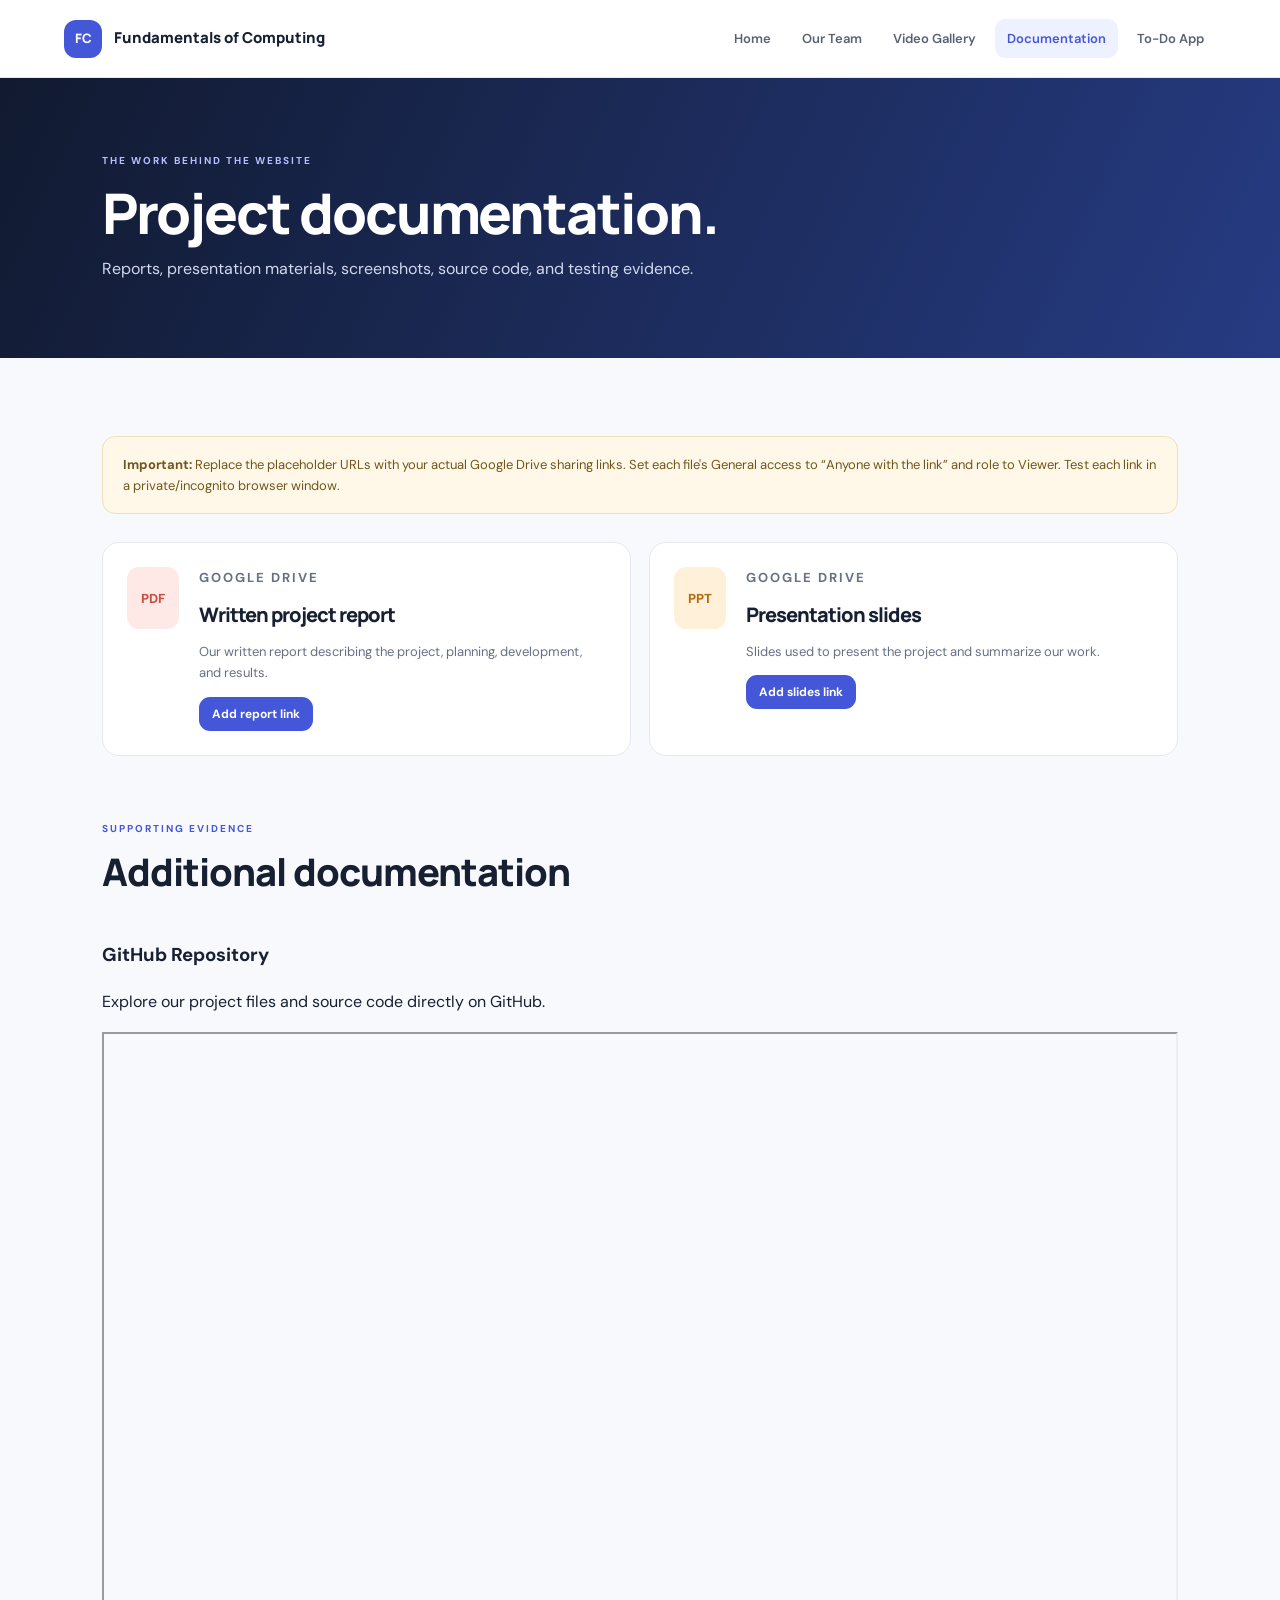
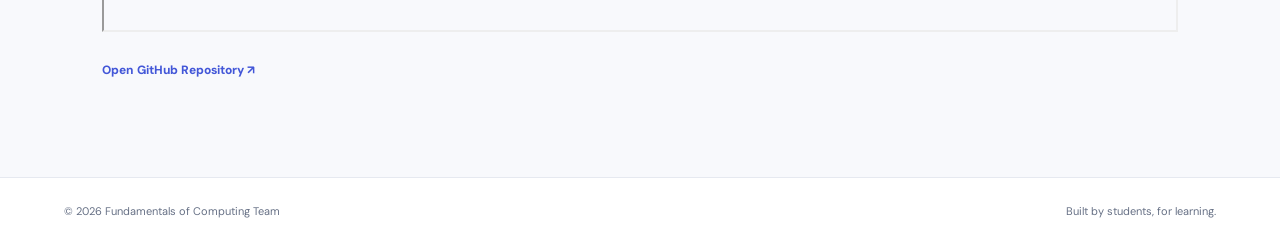
==== documentation.html @ 769f04eb "Update documentation to link GitHub repository Replaced live website link with GitHub repository inf" ====
<!DOCTYPE html>
<html lang="en">
<head>
  <meta charset="UTF-8"><meta name="viewport" content="width=device-width, initial-scale=1.0">
  <meta name="description" content="Project report, presentation slides, screenshots, and testing records.">
  <title>Documentation | Fundamentals of Computing</title>
  <link rel="icon" type="image/svg+xml" href="assets/favicon.svg"><link rel="stylesheet" href="assets/css/style.css"><script src="assets/js/main.js" defer></script>
</head>
<body>
  <header class="site-header"><a class="brand" href="index.html"><span class="brand-mark">FC</span><span>Fundamentals of Computing</span></a><button class="menu-toggle" aria-label="Toggle navigation" aria-expanded="false">☰</button><nav class="main-nav" aria-label="Main navigation"><a href="index.html">Home</a><a href="team.html">Our Team</a><a href="videos.html">Video Gallery</a><a class="active" href="documentation.html">Documentation</a><a href="todo.html">To-Do App</a></nav></header>
  <main>
    <section class="page-hero"><p class="eyebrow">THE WORK BEHIND THE WEBSITE</p><h1>Project documentation.</h1><p>Reports, presentation materials, screenshots, source code, and testing evidence.</p></section>
    <section class="section"><div class="notice"><strong>Important:</strong> Replace the placeholder URLs with your actual Google Drive sharing links. Set each file's General access to “Anyone with the link” and role to Viewer. Test each link in a private/incognito browser window.</div>
      <div class="document-grid">
        <article class="document-card"><span class="document-icon">PDF</span><div><p class="eyebrow">GOOGLE DRIVE</p><h2>Written project report</h2><p>Our written report describing the project, planning, development, and results.</p><a class="button button-small button-primary placeholder-link" href="#">Add report link</a></div></article>
        <article class="document-card"><span class="document-icon slides">PPT</span><div><p class="eyebrow">GOOGLE DRIVE</p><h2>Presentation slides</h2><p>Slides used to present the project and summarize our work.</p><a class="button button-small button-primary placeholder-link" href="#">Add slides link</a></div></article>
      </div>
      <div class="section-heading sub-heading"><div><p class="eyebrow">SUPPORTING EVIDENCE</p><h2>Additional documentation</h2></div></div>
      <div class="evidence-card">
    <h3>GitHub Repository</h3>
    <p>Explore our project files and source code directly on GitHub.</p>

    <iframe
        src="https://github.com/YOUR-USERNAME/YOUR-REPOSITORY"
        width="100%"
        height="600"
        title="Fundamentals of Computing GitHub Repository">
    </iframe>

    <p>
        <a class="text-link"
           href="https://github.com/YOUR-USERNAME/YOUR-REPOSITORY"
           target="_blank"
           rel="noopener noreferrer">
           Open GitHub Repository ↗
        </a>
    </p>
</div>
    </section>
  </main>
  <footer class="site-footer"><span>© <span data-year></span> Fundamentals of Computing Team</span><span>Built by students, for learning.</span></footer>
</body></html>
---- assets/css/style.css ----
@import url('https://fonts.googleapis.com/css2?family=DM+Sans:wght@400;500;600;700&family=Manrope:wght@400;500;600;700;800&display=swap');
:root{--ink:#172033;--muted:#667085;--blue:#4357d8;--blue-dark:#2639a7;--pale:#eef1ff;--line:#e6e9f0;--bg:#f8f9fc;--white:#fff;--navy:#111a30;--radius:20px}
*{box-sizing:border-box}html{scroll-behavior:smooth}body{margin:0;background:var(--bg);color:var(--ink);font-family:'DM Sans',Arial,sans-serif;line-height:1.65}a{color:inherit;text-decoration:none}.site-header{height:auto;min-height:78px;padding:14px max(5vw,24px);display:flex;align-items:center;justify-content:space-between;gap:24px;background:#fff;border-bottom:1px solid var(--line);position:sticky;top:0;z-index:10}.brand{display:flex;align-items:center;gap:12px;font-family:Manrope,sans-serif;font-weight:800;font-size:15px}.brand-mark{width:38px;height:38px;border-radius:12px;background:var(--blue);color:#fff;display:grid;place-items:center;font-size:13px}.main-nav{display:flex;align-items:center;gap:7px}.main-nav a{padding:9px 12px;border-radius:10px;color:#596174;font-size:13px;font-weight:600}.main-nav a:hover,.main-nav a.active{background:var(--pale);color:var(--blue)}.menu-toggle{display:none;border:0;background:var(--pale);border-radius:9px;padding:8px 11px;font-size:20px;color:var(--blue)}
.hero{min-height:530px;padding:85px max(8vw,28px);background:linear-gradient(115deg,#111a30 0%,#1e2d57 58%,#344bb6 100%);color:#fff;display:grid;grid-template-columns:1.1fr .9fr;align-items:center;gap:40px;overflow:hidden}.hero-content{max-width:650px}.eyebrow{font-size:10px;letter-spacing:2px;font-weight:700;color:var(--blue);margin:0 0 12px}.hero .eyebrow,.dark-section .eyebrow{color:#aebaff}.hero h1,.page-hero h1{font:800 clamp(38px,5vw,64px)/1.12 Manrope,sans-serif;letter-spacing:-2px;margin:0 0 22px}.hero h1 span{color:#aebaff}.hero-copy{max-width:570px;color:#d3d9ec;font-size:16px}.hero-actions{display:flex;gap:12px;flex-wrap:wrap;margin-top:28px}.button{display:inline-flex;align-items:center;justify-content:center;border:0;border-radius:11px;padding:12px 18px;font:700 13px 'DM Sans',sans-serif;cursor:pointer}.button-primary{background:var(--blue);color:#fff}.button-primary:hover{background:var(--blue-dark)}.button-ghost{border:1px solid #7582ae;color:#fff}.button-small{padding:9px 13px;font-size:12px}.hero-art{height:330px;position:relative;display:grid;place-items:center}.orbit{position:absolute;border:1px solid #ffffff30;border-radius:50%;transform:rotate(-24deg)}.orbit-one{width:340px;height:230px}.orbit-two{width:440px;height:300px}.chip{width:220px;height:180px;border-radius:28px;background:linear-gradient(145deg,#6578f0,#3549bd);box-shadow:0 30px 80px #080f2b88;display:flex;flex-direction:column;justify-content:center;align-items:center;transform:rotate(-7deg);border:1px solid #ffffff40}.chip span{font-size:12px;color:#cdd4ff}.chip strong{font:800 28px Manrope}.chip small{font-size:10px;color:#e1e5ff}.float-card{position:absolute;background:#fff;color:var(--ink);padding:11px 15px;border-radius:10px;box-shadow:0 12px 35px #080f2b55;font-size:10px;font-weight:800;letter-spacing:1px}.float-card-top{top:35px;right:0}.float-card-bottom{bottom:25px;left:0}
.section{padding:78px max(8vw,28px);max-width:1500px;margin:auto}.intro-grid{display:grid;grid-template-columns:.8fr 1.2fr;gap:70px}.section h2{font:800 clamp(27px,3vw,38px)/1.2 Manrope,sans-serif;letter-spacing:-1px;margin:0 0 15px}.intro-grid p:not(.eyebrow){color:var(--muted);margin-top:0}.dark-section{max-width:none;background:var(--navy);color:#fff}.section-heading{display:flex;justify-content:space-between;align-items:end;gap:30px;margin-bottom:30px}.section-heading>p{max-width:310px;color:var(--muted);margin:0 0 8px}.dark-section .section-heading>p{color:#c0c8dd}.mission-card{max-width:950px;border:1px solid #ffffff26;border-radius:var(--radius);padding:30px 35px;background:#ffffff09}.quote-mark{font:800 54px Georgia;color:#aebaff;line-height:1}.mission-card p{font:500 19px/1.7 Manrope;color:#e7eaf4;margin:0}.feature-grid{display:grid;grid-template-columns:repeat(4,1fr);gap:16px}.feature-card{padding:24px;border:1px solid var(--line);border-radius:17px;background:#fff;transition:.2s}.feature-card:hover{transform:translateY(-4px);box-shadow:0 15px 35px #17203312;border-color:#c8ceff}.feature-icon{display:grid;place-items:center;width:38px;height:38px;border-radius:11px;background:var(--pale);color:var(--blue);font-weight:800;font-size:12px}.feature-card h3{font:800 18px Manrope;margin:18px 0 8px}.feature-card p,.video-info p,.document-card p{font-size:13px;color:var(--muted)}.text-link{font-size:12px;font-weight:800;color:var(--blue)}.page-hero{padding:75px max(8vw,28px);background:linear-gradient(115deg,#111a30,#263b83);color:#fff}.page-hero .eyebrow{color:#b6c1ff}.page-hero h1{font-size:clamp(38px,5vw,56px);margin-bottom:12px}.page-hero>p:last-child{color:#d2d9ef;max-width:620px;margin:0}.notice{padding:17px 20px;background:#fff8e8;border:1px solid #f1dfb5;border-radius:13px;color:#71551c;font-size:13px;margin-bottom:28px}.team-grid{display:grid;grid-template-columns:repeat(2,1fr);gap:20px}.person-card{display:grid;grid-template-columns:150px 1fr;gap:22px;background:#fff;border:1px solid var(--line);border-radius:17px;padding:18px}.photo-placeholder{min-height:190px;border-radius:12px;background:linear-gradient(145deg,#dfe4ff,#b9c4f7);display:grid;place-items:center;color:#3346b1;font:800 34px Manrope}.person-info h2{font-size:21px;margin:0 0 12px}.person-info p:not(.eyebrow){font-size:12px;color:var(--muted);margin:7px 0}.placeholder{color:#a06b13;font-style:italic}.video-grid{display:grid;grid-template-columns:repeat(2,1fr);gap:22px}.video-card{overflow:hidden;border-radius:17px;background:#fff;border:1px solid var(--line)}.video-placeholder{height:190px;background:linear-gradient(135deg,#17213b,#3c50ad);display:flex;flex-direction:column;align-items:center;justify-content:center;color:#fff;gap:8px}.video-placeholder span{width:52px;height:52px;border-radius:50%;background:#ffffff25;display:grid;place-items:center;font-size:20px}.video-placeholder small{font-size:10px;letter-spacing:2px}.video-info{padding:22px}.video-info h2,.document-card h2{font:800 20px Manrope;margin:0}.document-grid{display:grid;grid-template-columns:repeat(2,1fr);gap:18px}.document-card{display:flex;gap:20px;padding:24px;background:#fff;border:1px solid var(--line);border-radius:17px}.document-icon{flex:0 0 52px;height:62px;border-radius:12px;background:#ffe9e7;color:#c84e43;display:grid;place-items:center;font-weight:800;font-size:13px}.document-icon.slides{background:#fff0d9;color:#b36b12}.sub-heading{margin-top:65px}.evidence-list{border-top:1px solid var(--line)}.evidence-list>div{display:flex;gap:22px;padding:20px 4px;border-bottom:1px solid var(--line)}.evidence-list>div>span{font:800 13px Manrope;color:var(--blue)}.evidence-list h3{margin:0;font:800 16px Manrope}.evidence-list p{margin:4px 0 0;color:var(--muted);font-size:13px}
.todo-section{display:grid;grid-template-columns:1.4fr .8fr;gap:22px;align-items:start}.todo-panel,.explain-card{background:#fff;border:1px solid var(--line);border-radius:18px;padding:25px}.todo-top{display:flex;justify-content:space-between;align-items:center;gap:15px}.todo-top h2{font-size:25px}.storage-label{font-size:10px;color:#21845d;background:#e8f7ef;border-radius:30px;padding:6px 10px}.todo-form{display:flex;gap:10px;margin:18px 0}.todo-form input{flex:1;min-width:0;padding:12px 14px;border:1px solid #dce1eb;border-radius:10px;font:14px 'DM Sans',sans-serif}.todo-stats{display:flex;justify-content:space-between;color:var(--muted);font-size:11px;padding:10px 0;border-bottom:1px solid var(--line)}.task-list{list-style:none;margin:0;padding:0}.task-item{display:flex;align-items:center;gap:12px;padding:13px 3px;border-bottom:1px solid #edf0f5}.task-item input{accent-color:var(--blue);width:17px;height:17px}.task-text{flex:1;overflow-wrap:anywhere;font-size:13px}.task-text.done{text-decoration:line-through;color:#98a0af}.delete-task{border:0;background:#fff0ef;color:#c3443a;border-radius:8px;padding:7px 10px;cursor:pointer;font-size:11px}.empty-message{color:#98a0af;text-align:center;font-size:13px;padding:20px}.text-button{border:0;background:none;color:var(--blue);font-weight:700;font-size:11px;cursor:pointer;padding:12px 0 0}.explain-card{background:#f0f2ff}.explain-card h3{font:800 18px Manrope;margin-top:0}.explain-card p{font-size:12px;color:#5e6780}.site-footer{padding:24px max(5vw,24px);display:flex;justify-content:space-between;gap:20px;background:#fff;border-top:1px solid var(--line);color:var(--muted);font-size:11px}.sr-only{position:absolute;width:1px;height:1px;padding:0;margin:-1px;overflow:hidden;clip:rect(0,0,0,0);white-space:nowrap;border:0}
@media(max-width:900px){.main-nav{gap:0}.main-nav a{padding:8px;font-size:12px}.feature-grid{grid-template-columns:repeat(2,1fr)}.team-grid{grid-template-columns:1fr}.hero{grid-template-columns:1fr}.hero-art{height:260px}.todo-section{grid-template-columns:1fr}}
@media(max-width:650px){.site-header{padding:12px 18px}.brand{font-size:12px}.menu-toggle{display:block}.main-nav{display:none;position:absolute;top:68px;left:0;right:0;padding:12px 18px 18px;background:#fff;border-bottom:1px solid var(--line);flex-direction:column;align-items:stretch}.main-nav.open{display:flex}.main-nav a{padding:11px}.hero{padding:65px 25px;min-height:0}.hero-art{height:220px}.orbit-one{width:270px}.orbit-two{width:340px}.section{padding:55px 22px}.intro-grid{grid-template-columns:1fr;gap:10px}.section-heading{display:block}.section-heading>p{margin-top:10px}.feature-grid,.video-grid,.document-grid{grid-template-columns:1fr}.person-card{grid-template-columns:95px 1fr;padding:13px;gap:14px}.photo-placeholder{min-height:145px;font-size:25px}.document-card{padding:18px}.todo-panel{padding:18px}.todo-form{flex-direction:column}.site-footer{flex-direction:column;gap:5px}.page-hero{padding:55px 24px}}
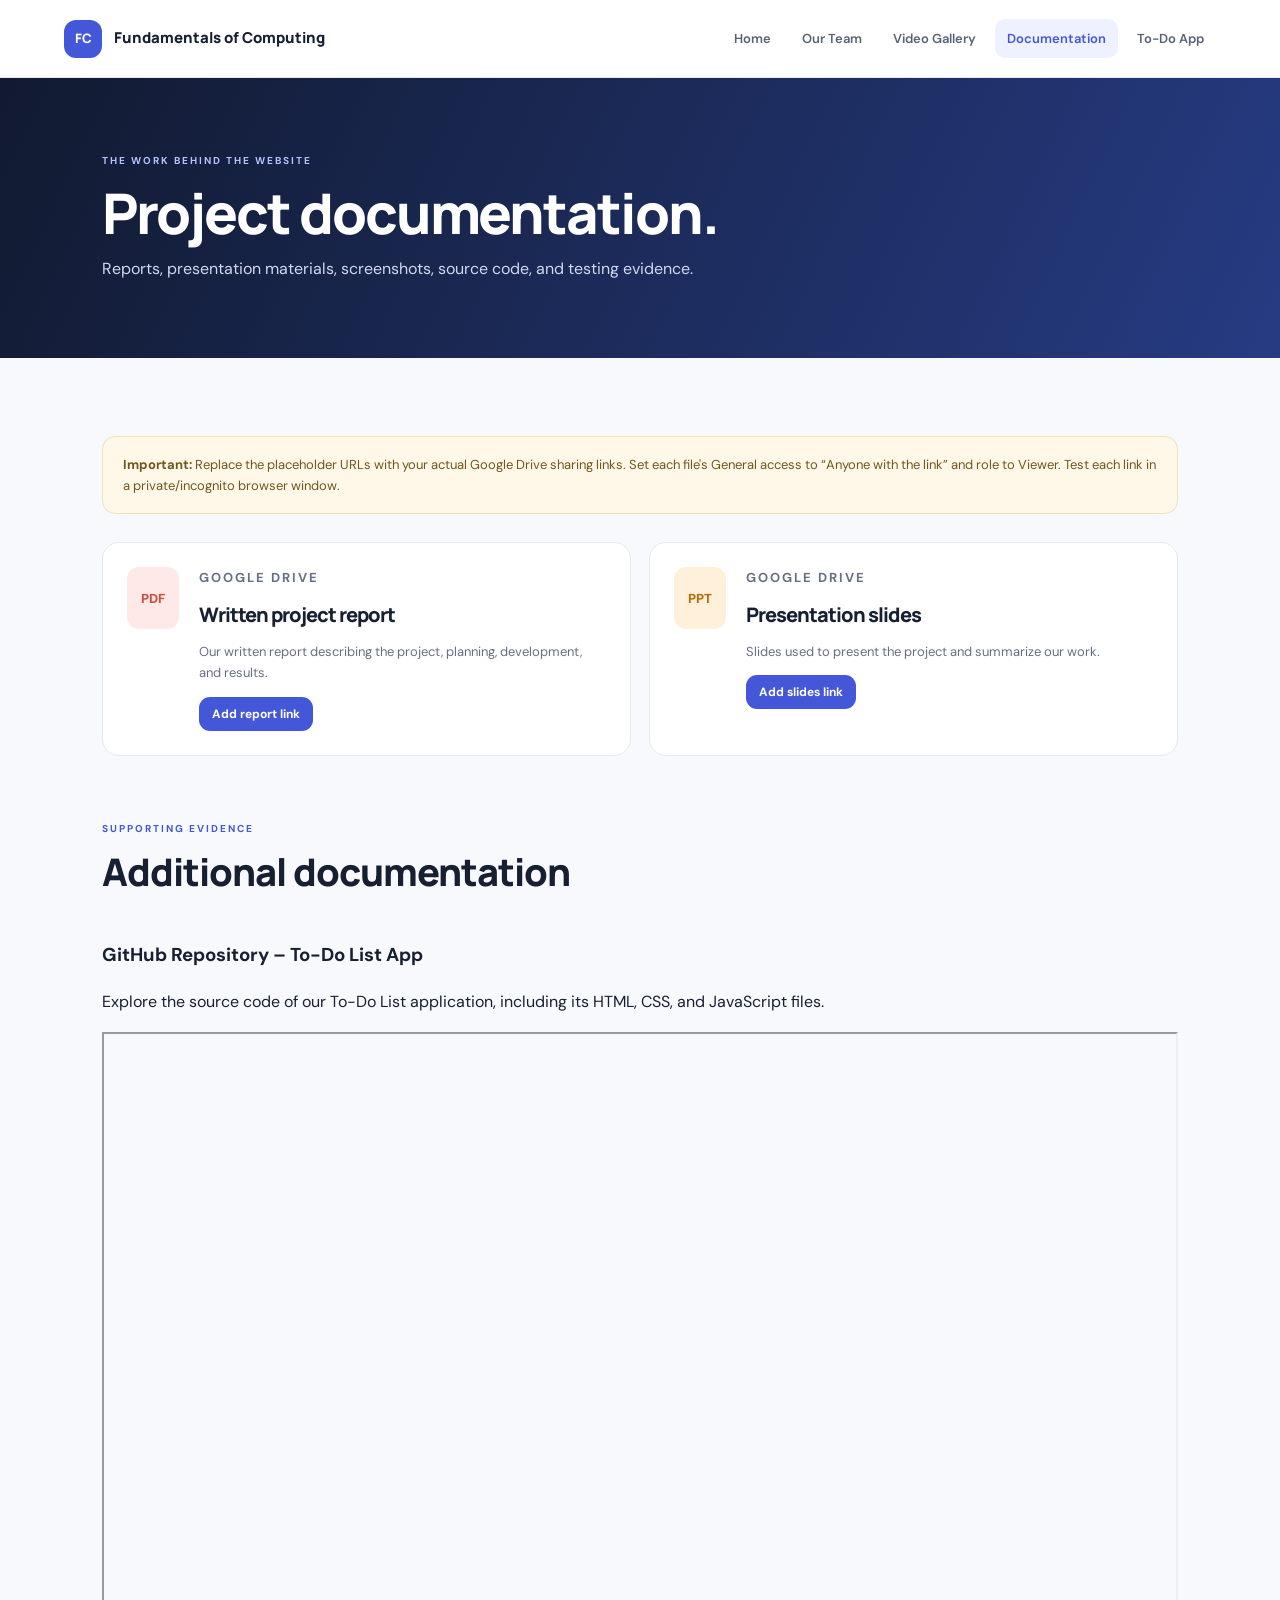
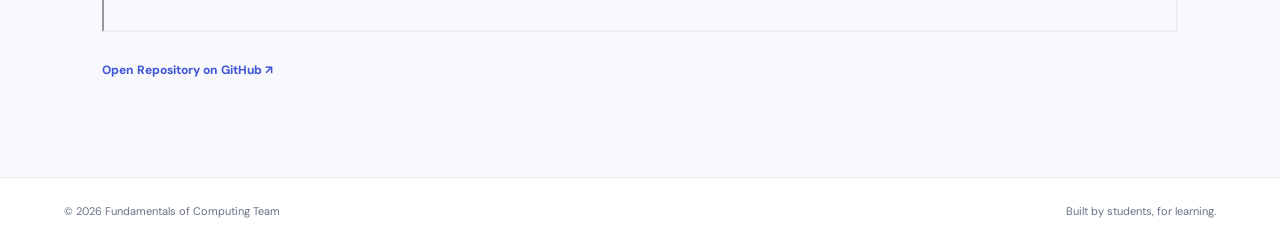
==== commit 43085d85: "Revise GitHub repository information for To-Do List App Updated the GitHub repository section to ref" ====
--- a/documentation.html
+++ b/documentation.html
@@ -16,26 +16,31 @@
         <article class="document-card"><span class="document-icon slides">PPT</span><div><p class="eyebrow">GOOGLE DRIVE</p><h2>Presentation slides</h2><p>Slides used to present the project and summarize our work.</p><a class="button button-small button-primary placeholder-link" href="#">Add slides link</a></div></article>
       </div>
       <div class="section-heading sub-heading"><div><p class="eyebrow">SUPPORTING EVIDENCE</p><h2>Additional documentation</h2></div></div>
-      <div class="evidence-card">
-    <h3>GitHub Repository</h3>
-    <p>Explore our project files and source code directly on GitHub.</p>
+      
+<div class="evidence-card">
+    <h3>GitHub Repository – To-Do List App</h3>
+    <p>
+        Explore the source code of our To-Do List application,
+        including its HTML, CSS, and JavaScript files.
+    </p>
 
     <iframe
-        src="https://github.com/YOUR-USERNAME/YOUR-REPOSITORY"
+        src="https://github.com/2026164978-cyber/To-do-List-App"
         width="100%"
         height="600"
-        title="Fundamentals of Computing GitHub Repository">
+        title="To-Do List App GitHub Repository">
     </iframe>
 
     <p>
         <a class="text-link"
-           href="https://github.com/YOUR-USERNAME/YOUR-REPOSITORY"
+           href="https://github.com/2026164978-cyber/To-do-List-App"
            target="_blank"
            rel="noopener noreferrer">
-           Open GitHub Repository ↗
+           Open Repository on GitHub ↗
         </a>
     </p>
 </div>
+
     </section>
   </main>
   <footer class="site-footer"><span>© <span data-year></span> Fundamentals of Computing Team</span><span>Built by students, for learning.</span></footer>
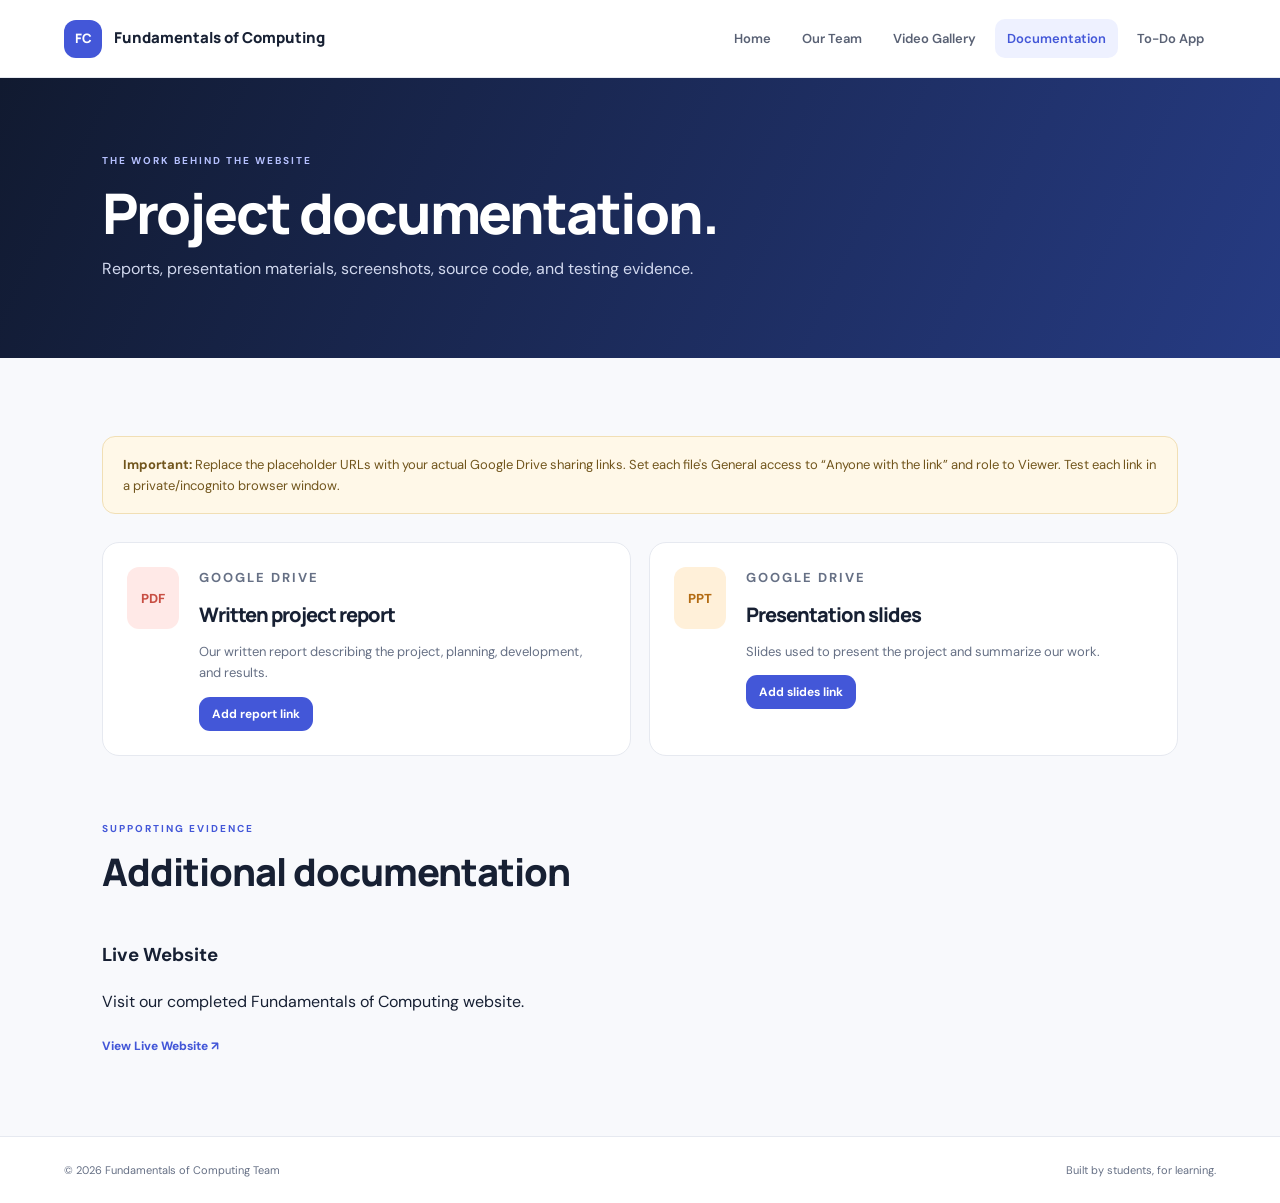
==== commit f3f5fe00: "Update documentation to link to live website Removed GitHub repository section and replaced with a l" ====
--- a/documentation.html
+++ b/documentation.html
@@ -18,27 +18,13 @@
       <div class="section-heading sub-heading"><div><p class="eyebrow">SUPPORTING EVIDENCE</p><h2>Additional documentation</h2></div></div>
       
 <div class="evidence-card">
-    <h3>GitHub Repository – To-Do List App</h3>
-    <p>
-        Explore the source code of our To-Do List application,
-        including its HTML, CSS, and JavaScript files.
-    </p>
-
-    <iframe
-        src="https://github.com/2026164978-cyber/To-do-List-App"
-        width="100%"
-        height="600"
-        title="To-Do List App GitHub Repository">
-    </iframe>
-
-    <p>
-        <a class="text-link"
-           href="https://github.com/2026164978-cyber/To-do-List-App"
-           target="_blank"
-           rel="noopener noreferrer">
-           Open Repository on GitHub ↗
-        </a>
-    </p>
+    <h3>Live Website</h3>
+    <p>Visit our completed Fundamentals of Computing website.</p>
+    <a class="text-link" 
+       href="https://github.com/2026164978-cyber/To-do-List-App"
+       target="_blank">
+       View Live Website ↗
+    </a>
 </div>
 
     </section>
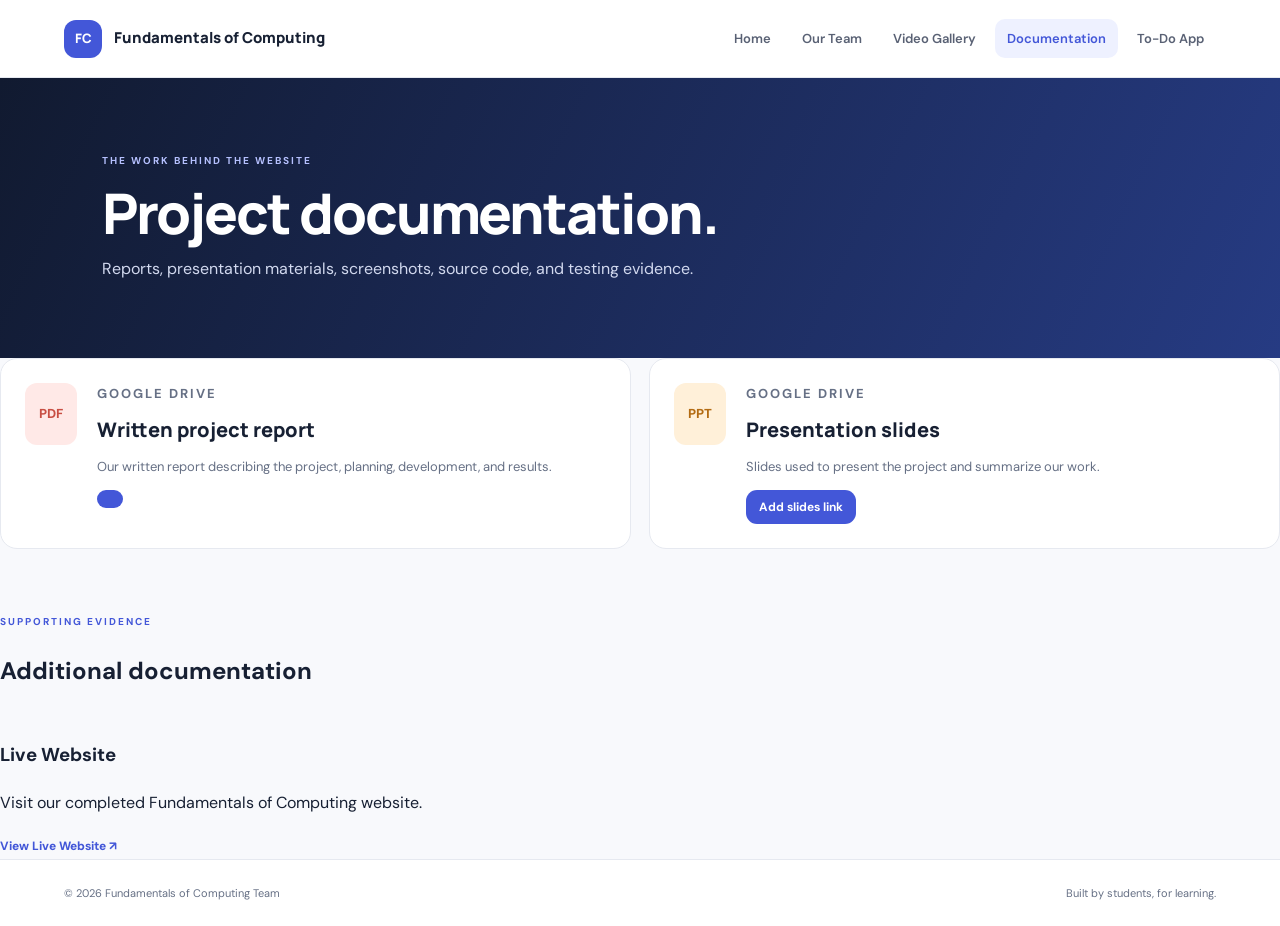
==== commit 438eb915: "Update documentation.html" ====
--- a/documentation.html
+++ b/documentation.html
@@ -10,9 +10,9 @@
   <header class="site-header"><a class="brand" href="index.html"><span class="brand-mark">FC</span><span>Fundamentals of Computing</span></a><button class="menu-toggle" aria-label="Toggle navigation" aria-expanded="false">☰</button><nav class="main-nav" aria-label="Main navigation"><a href="index.html">Home</a><a href="team.html">Our Team</a><a href="videos.html">Video Gallery</a><a class="active" href="documentation.html">Documentation</a><a href="todo.html">To-Do App</a></nav></header>
   <main>
     <section class="page-hero"><p class="eyebrow">THE WORK BEHIND THE WEBSITE</p><h1>Project documentation.</h1><p>Reports, presentation materials, screenshots, source code, and testing evidence.</p></section>
-    <section class="section"><div class="notice"><strong>Important:</strong> Replace the placeholder URLs with your actual Google Drive sharing links. Set each file's General access to “Anyone with the link” and role to Viewer. Test each link in a private/incognito browser window.</div>
+    
       <div class="document-grid">
-        <article class="document-card"><span class="document-icon">PDF</span><div><p class="eyebrow">GOOGLE DRIVE</p><h2>Written project report</h2><p>Our written report describing the project, planning, development, and results.</p><a class="button button-small button-primary placeholder-link" href="#">Add report link</a></div></article>
+        <article class="document-card"><span class="document-icon">PDF</span><div><p class="eyebrow">GOOGLE DRIVE</p><h2>Written project report</h2><p>Our written report describing the project, planning, development, and results.</p><a class="button button-small button-primary" href="https://drive.google.com/file/d/1IygOXWZM0OgOB-Vzf0CLqrsh54_znldf/view?usp=sharing"></a></div></article>
         <article class="document-card"><span class="document-icon slides">PPT</span><div><p class="eyebrow">GOOGLE DRIVE</p><h2>Presentation slides</h2><p>Slides used to present the project and summarize our work.</p><a class="button button-small button-primary placeholder-link" href="#">Add slides link</a></div></article>
       </div>
       <div class="section-heading sub-heading"><div><p class="eyebrow">SUPPORTING EVIDENCE</p><h2>Additional documentation</h2></div></div>
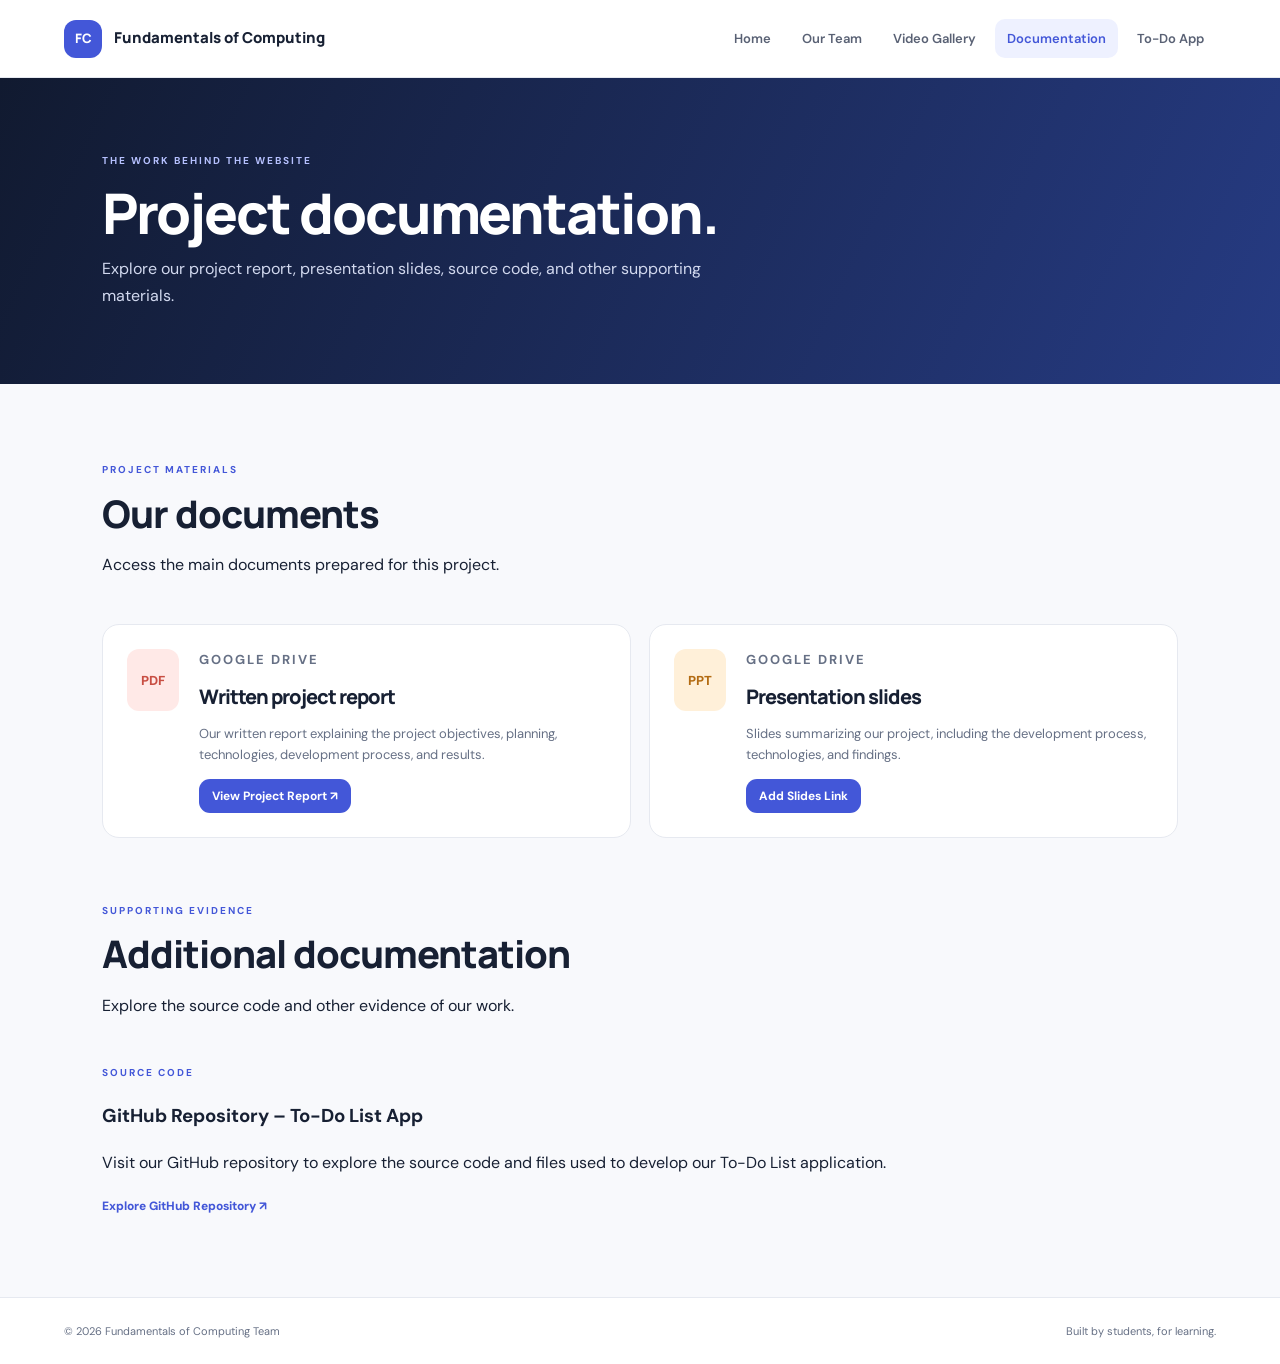
==== commit bc4ea82f: "Update documentation.html" ====
--- a/documentation.html
+++ b/documentation.html
@@ -1,33 +1,147 @@
+
 <!DOCTYPE html>
 <html lang="en">
 <head>
-  <meta charset="UTF-8"><meta name="viewport" content="width=device-width, initial-scale=1.0">
+  <meta charset="UTF-8">
+  <meta name="viewport" content="width=device-width, initial-scale=1.0">
   <meta name="description" content="Project report, presentation slides, screenshots, and testing records.">
+
   <title>Documentation | Fundamentals of Computing</title>
-  <link rel="icon" type="image/svg+xml" href="assets/favicon.svg"><link rel="stylesheet" href="assets/css/style.css"><script src="assets/js/main.js" defer></script>
+
+  <link rel="icon" type="image/svg+xml" href="assets/favicon.svg">
+  <link rel="stylesheet" href="assets/css/style.css">
+  <script src="assets/js/main.js" defer></script>
 </head>
+
 <body>
-  <header class="site-header"><a class="brand" href="index.html"><span class="brand-mark">FC</span><span>Fundamentals of Computing</span></a><button class="menu-toggle" aria-label="Toggle navigation" aria-expanded="false">☰</button><nav class="main-nav" aria-label="Main navigation"><a href="index.html">Home</a><a href="team.html">Our Team</a><a href="videos.html">Video Gallery</a><a class="active" href="documentation.html">Documentation</a><a href="todo.html">To-Do App</a></nav></header>
+
+  <!-- Navigation -->
+  <header class="site-header">
+    <a class="brand" href="index.html">
+      <span class="brand-mark">FC</span>
+      <span>Fundamentals of Computing</span>
+    </a>
+
+    <button class="menu-toggle" aria-label="Toggle navigation" aria-expanded="false">☰</button>
+
+    <nav class="main-nav" aria-label="Main navigation">
+      <a href="index.html">Home</a>
+      <a href="team.html">Our Team</a>
+      <a href="videos.html">Video Gallery</a>
+      <a class="active" href="documentation.html">Documentation</a>
+      <a href="todo.html">To-Do App</a>
+    </nav>
+  </header>
+
   <main>
-    <section class="page-hero"><p class="eyebrow">THE WORK BEHIND THE WEBSITE</p><h1>Project documentation.</h1><p>Reports, presentation materials, screenshots, source code, and testing evidence.</p></section>
-    
+
+    <!-- Page Introduction -->
+    <section class="page-hero">
+      <p class="eyebrow">THE WORK BEHIND THE WEBSITE</p>
+      <h1>Project documentation.</h1>
+      <p>
+        Explore our project report, presentation slides,
+        source code, and other supporting materials.
+      </p>
+    </section>
+
+    <!-- Main Documents -->
+    <section class="section">
+
+      <div class="section-heading">
+        <div>
+          <p class="eyebrow">PROJECT MATERIALS</p>
+          <h2>Our documents</h2>
+          <p>Access the main documents prepared for this project.</p>
+        </div>
+      </div>
+
       <div class="document-grid">
-        <article class="document-card"><span class="document-icon">PDF</span><div><p class="eyebrow">GOOGLE DRIVE</p><h2>Written project report</h2><p>Our written report describing the project, planning, development, and results.</p><a class="button button-small button-primary" href="https://drive.google.com/file/d/1IygOXWZM0OgOB-Vzf0CLqrsh54_znldf/view?usp=sharing"></a></div></article>
-        <article class="document-card"><span class="document-icon slides">PPT</span><div><p class="eyebrow">GOOGLE DRIVE</p><h2>Presentation slides</h2><p>Slides used to present the project and summarize our work.</p><a class="button button-small button-primary placeholder-link" href="#">Add slides link</a></div></article>
+
+        <!-- Written Report -->
+        <article class="document-card">
+          <span class="document-icon">PDF</span>
+
+          <div>
+            <p class="eyebrow">GOOGLE DRIVE</p>
+            <h2>Written project report</h2>
+
+            <p>
+              Our written report explaining the project objectives,
+              planning, technologies, development process, and results.
+            </p>
+
+            <a
+              class="button button-small button-primary"
+              href="https://drive.google.com/file/d/1IygOXWZM0OgOB-Vzf0CLqrsh54_znldf/view?usp=sharing"
+              target="_blank"
+              rel="noopener noreferrer">
+              View Project Report ↗
+            </a>
+          </div>
+        </article>
+
+        <!-- Presentation Slides -->
+        <article class="document-card">
+          <span class="document-icon slides">PPT</span>
+
+          <div>
+            <p class="eyebrow">GOOGLE DRIVE</p>
+            <h2>Presentation slides</h2>
+
+            <p>
+              Slides summarizing our project, including the
+              development process, technologies, and findings.
+            </p>
+
+            <a
+              class="button button-small button-primary placeholder-link"
+              href="#">
+              Add Slides Link
+            </a>
+          </div>
+        </article>
+
       </div>
-      <div class="section-heading sub-heading"><div><p class="eyebrow">SUPPORTING EVIDENCE</p><h2>Additional documentation</h2></div></div>
-      
-<div class="evidence-card">
-    <h3>Live Website</h3>
-    <p>Visit our completed Fundamentals of Computing website.</p>
-    <a class="text-link" 
-       href="https://github.com/2026164978-cyber/To-do-List-App"
-       target="_blank">
-       View Live Website ↗
-    </a>
-</div>
+
+      <!-- Supporting Evidence -->
+      <div class="section-heading sub-heading">
+        <div>
+          <p class="eyebrow">SUPPORTING EVIDENCE</p>
+          <h2>Additional documentation</h2>
+          <p>Explore the source code and other evidence of our work.</p>
+        </div>
+      </div>
+
+      <!-- GitHub Repository -->
+      <article class="evidence-card">
+        <p class="eyebrow">SOURCE CODE</p>
+        <h3>GitHub Repository – To-Do List App</h3>
+
+        <p>
+          Visit our GitHub repository to explore the source code
+          and files used to develop our To-Do List application.
+        </p>
+
+        <a
+          class="text-link"
+          href="https://github.com/2026164978-cyber/To-do-List-App"
+          target="_blank"
+          rel="noopener noreferrer">
+          Explore GitHub Repository ↗
+        </a>
+      </article>
 
     </section>
+
   </main>
-  <footer class="site-footer"><span>© <span data-year></span> Fundamentals of Computing Team</span><span>Built by students, for learning.</span></footer>
-</body></html>
+
+  <!-- Footer -->
+  <footer class="site-footer">
+    <span>© <span data-year></span> Fundamentals of Computing Team</span>
+    <span>Built by students, for learning.</span>
+  </footer>
+
+</body>
+</html>
+
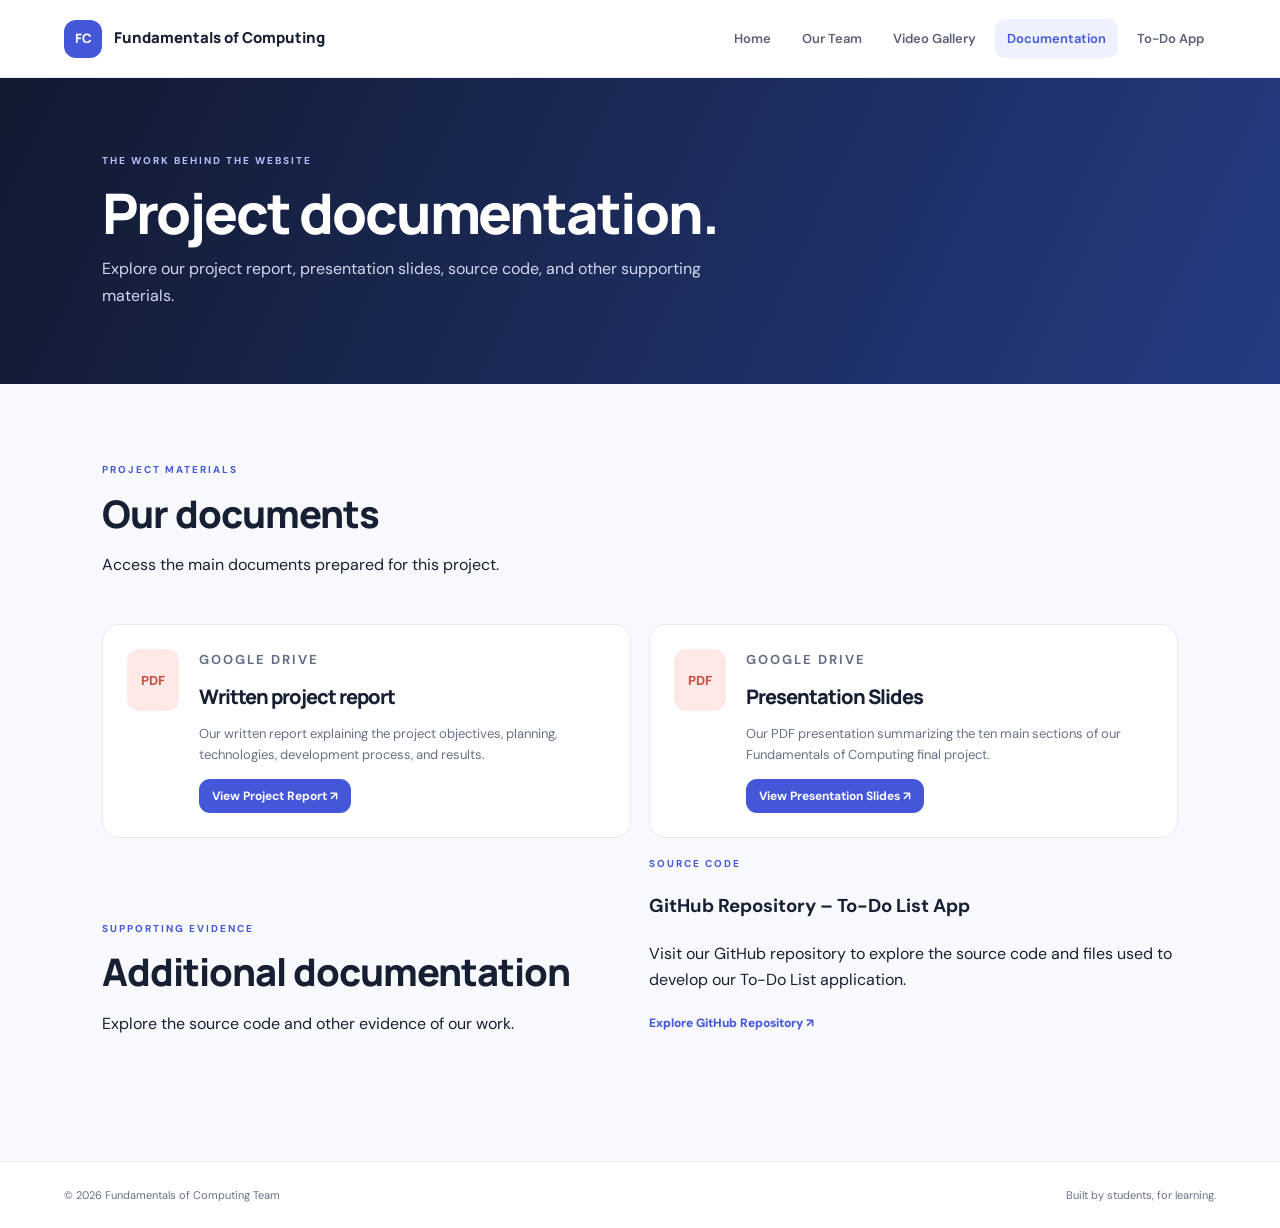
==== commit 9c3131b9: "Revise presentation slides section in documentation Updated presentation slides section to include a" ====
--- a/documentation.html
+++ b/documentation.html
@@ -83,26 +83,26 @@
 
         <!-- Presentation Slides -->
         <article class="document-card">
-          <span class="document-icon slides">PPT</span>
+  <span class="document-icon">PDF</span>
 
-          <div>
-            <p class="eyebrow">GOOGLE DRIVE</p>
-            <h2>Presentation slides</h2>
+  <div>
+    <p class="eyebrow">GOOGLE DRIVE</p>
+    <h2>Presentation Slides</h2>
 
-            <p>
-              Slides summarizing our project, including the
-              development process, technologies, and findings.
-            </p>
+    <p>
+      Our PDF presentation summarizing the ten main sections
+      of our Fundamentals of Computing final project.
+    </p>
 
-            <a
-              class="button button-small button-primary placeholder-link"
-              href="#">
-              Add Slides Link
-            </a>
-          </div>
-        </article>
-
-      </div>
+    <a
+      class="button button-small button-primary"
+      href="https://drive.google.com/file/d/125D0hOHrLDB5DFe2fZWdwIm-tAxNs7_U/view?usp=sharing"
+      target="_blank"
+      rel="noopener noreferrer">
+      View Presentation Slides ↗
+    </a>
+  </div>
+</article>
 
       <!-- Supporting Evidence -->
       <div class="section-heading sub-heading">
